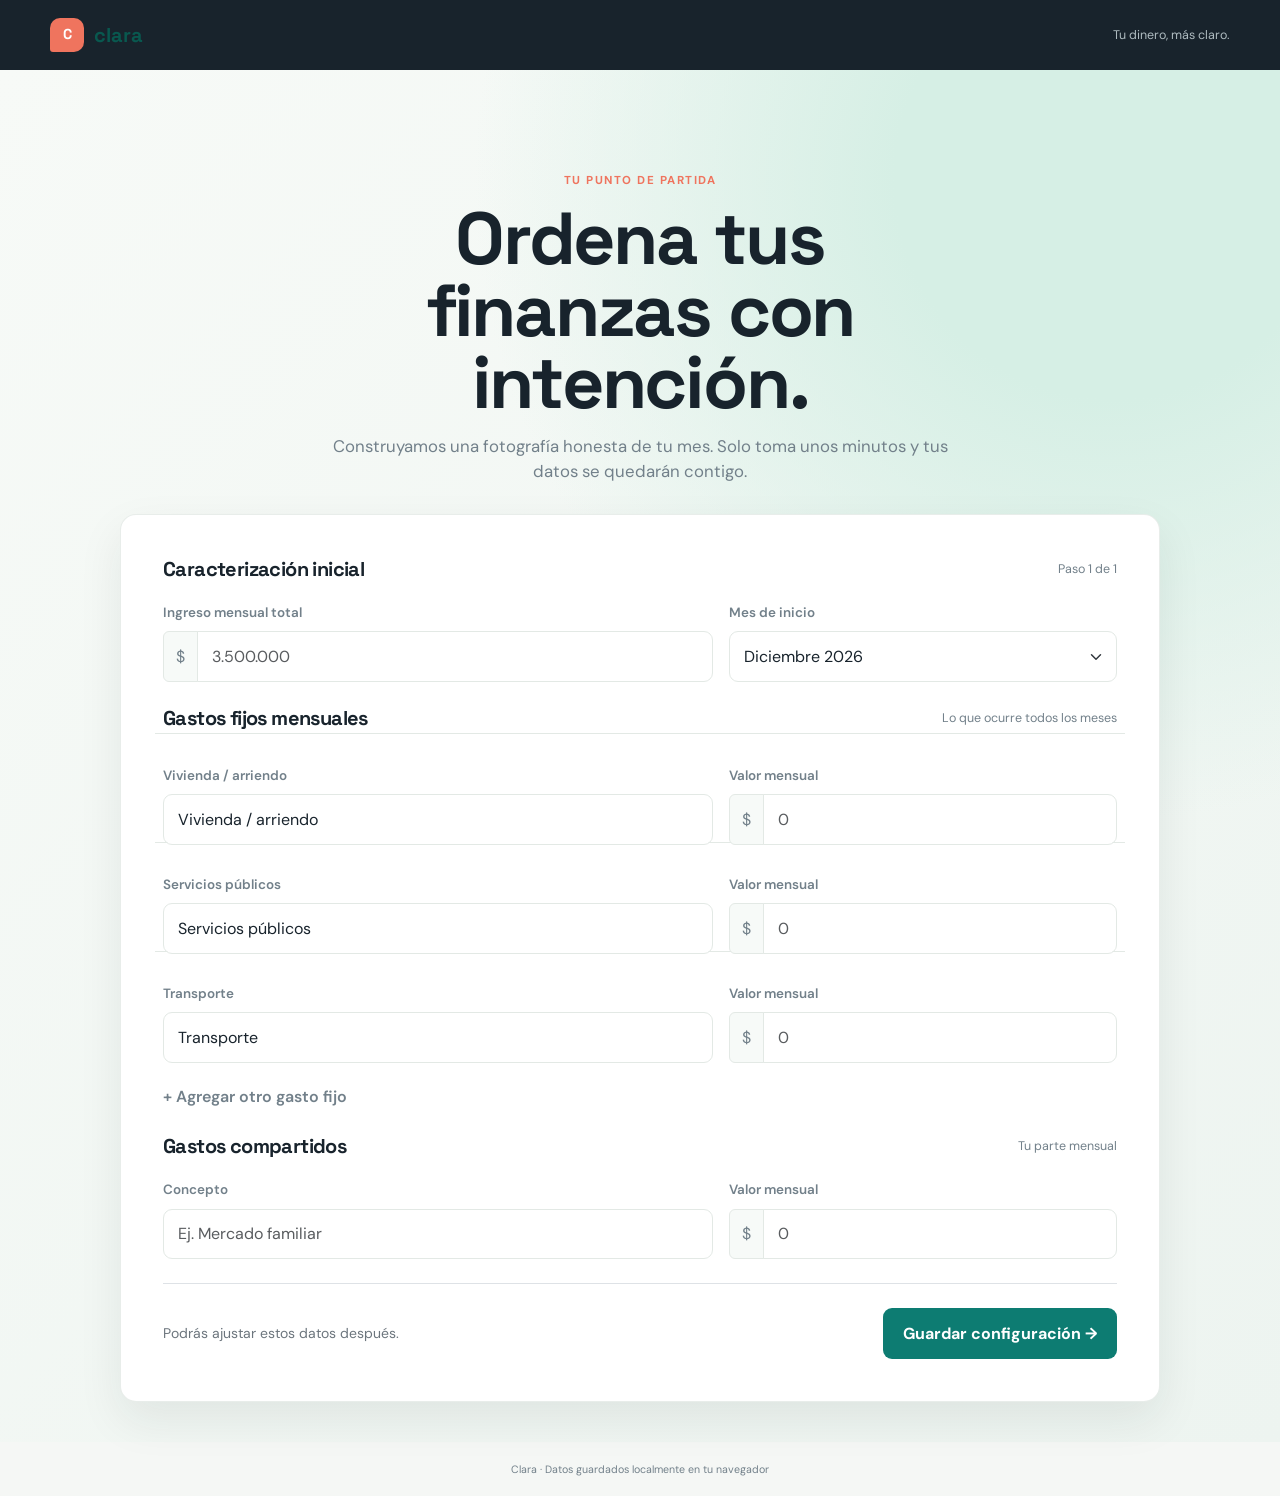
==== index.html @ a78f6ac8 "Modulo de caracterizacion git add README.md git rebase --continue#" ====
<!DOCTYPE html>
<html lang="es">
<head>
  <meta charset="UTF-8">
  <meta name="viewport" content="width=device-width, initial-scale=1.0">
  <meta name="description" content="Gestiona tus finanzas personales con claridad y control.">
  <title>Clara | Finanzas personales</title>
  <link rel="preconnect" href="https://fonts.googleapis.com">
  <link rel="preconnect" href="https://fonts.gstatic.com" crossorigin>
  <link href="https://fonts.googleapis.com/css2?family=DM+Sans:wght@400;500;600;700&family=Space+Grotesk:wght@500;600;700&display=swap" rel="stylesheet">
  <link href="https://cdn.jsdelivr.net/npm/bootstrap@5.3.3/dist/css/bootstrap.min.css" rel="stylesheet">
  <link rel="stylesheet" href="styles.css">
</head>
<body>
  <header class="app-header">
    <div class="nav-inner">
      <a class="brand" href="#"><span class="brand-mark">C</span> clara</a>
      <div class="d-flex align-items-center gap-3">
        <span class="nav-subtitle">Tu dinero, más claro.</span>
        <button id="reset-app" class="btn-reset d-none" type="button">Resetear / Reconfigurar</button>
      </div>
    </div>
  </header>

  <main class="app-main">
    <section id="wizard-section" class="setup-page d-none">
      <div class="setup-wrap">
        <div class="setup-intro">
          <div class="eyebrow">Tu punto de partida</div>
          <h1>Ordena tus finanzas con intención.</h1>
          <p>Construyamos una fotografía honesta de tu mes. Solo toma unos minutos y tus datos se quedarán contigo.</p>
        </div>
        <form id="setup-form" class="setup-card" novalidate>
          <div class="section-title"><h2>Caracterización inicial</h2><span>Paso 1 de 1</span></div>
          <div class="row g-3 mb-4">
            <div class="col-md-7"><label class="form-label" for="income">Ingreso mensual total</label><div class="input-group"><span class="input-group-text">$</span><input id="income" class="form-control" type="number" min="0" step="1000" placeholder="3.500.000"></div></div>
            <div class="col-md-5"><label class="form-label" for="month">Mes de inicio</label><select id="month" class="form-select"></select></div>
          </div>
          <div class="section-title"><h2>Gastos fijos mensuales</h2><span>Lo que ocurre todos los meses</span></div>
          <div id="fixed-expenses"></div>
          <button type="button" id="add-fixed" class="btn-quiet px-0 mt-2">+ Agregar otro gasto fijo</button>
          <div class="section-title mt-4"><h2>Gastos compartidos</h2><span>Tu parte mensual</span></div>
          <div class="row g-3 align-items-end">
            <div class="col-sm-7"><label class="form-label" for="shared-name">Concepto</label><input id="shared-name" class="form-control" placeholder="Ej. Mercado familiar"></div>
            <div class="col-sm-5"><label class="form-label" for="shared-amount">Valor mensual</label><div class="input-group"><span class="input-group-text">$</span><input id="shared-amount" class="form-control" type="number" min="0" step="1000" placeholder="0"></div></div>
          </div>
          <div class="d-flex flex-column flex-sm-row justify-content-between align-items-sm-center gap-3 mt-4 pt-4 border-top">
            <small class="text-secondary">Podrás ajustar estos datos después.</small><button class="btn btn-primary-custom" type="submit">Guardar configuración <span aria-hidden="true">→</span></button>
          </div>
        </form>
      </div>
    </section>

    <section id="dashboard-section" class="dashboard d-none">
      <div class="dashboard-heading"><div><div class="eyebrow">Resumen mensual</div><h1>Hola, aquí está tu claridad.</h1><p id="dashboard-month"></p></div></div>
      <section class="row g-3 mb-4" id="summary-cards">
        <div class="col-sm-6 col-xl-3"><div class="summary-card accent"><div class="summary-label">Saldo disponible</div><div id="summary-available" class="summary-value"></div><div class="summary-foot">Después de tus compromisos</div></div></div>
        <div class="col-sm-6 col-xl-3"><div class="summary-card"><div class="summary-label">Ingreso mensual</div><div id="summary-income" class="summary-value"></div><div class="summary-foot">Tu base de este mes</div></div></div>
        <div class="col-sm-6 col-xl-3"><div class="summary-card"><div class="summary-label">Gastos fijos</div><div id="summary-fixed" class="summary-value"></div><div id="summary-fixed-foot" class="summary-foot"></div></div></div>
        <div class="col-sm-6 col-xl-3"><div class="summary-card"><div class="summary-label">Gastos diarios</div><div id="summary-daily" class="summary-value"></div><div id="summary-daily-foot" class="summary-foot"></div></div></div>
      </section>

      <div class="row g-4">
        <div class="col-lg-7"><section class="content-card"><div class="card-header-row"><h2>Registrar gasto diario</h2><span id="dashboard-month-badge" class="month-badge"></span></div>
          <form id="daily-form" class="daily-form" novalidate><div class="row g-3 align-items-end"><div class="col-sm-5"><label class="form-label" for="daily-name">¿En qué gastaste?</label><input id="daily-name" class="form-control" placeholder="Ej. Café y almuerzo"></div><div class="col-sm-4"><label class="form-label" for="daily-category">Categoría</label><select id="daily-category" class="form-select"><option>Alimentación</option><option>Transporte</option><option>Hogar</option><option>Ocio</option><option>Salud</option><option>Otro</option></select></div><div class="col-sm-3"><label class="form-label" for="daily-amount">Valor</label><div class="input-group"><span class="input-group-text">$</span><input id="daily-amount" class="form-control" type="number" min="1" step="1"></div></div></div><button class="btn btn-primary-custom mt-3" type="submit">Registrar gasto</button></form>
          <div class="card-header-row mt-4 mb-0"><h2>Movimientos recientes</h2><span id="daily-count" class="text-secondary small"></span></div><ul id="expense-list" class="expense-list"></ul>
        </section></div>
        <div class="col-lg-5"><section class="content-card mb-4"><div class="card-header-row"><h2>Panorama del mes</h2><span id="used-badge" class="month-badge"></span></div><div class="progress mb-3"><div id="used-progress" class="progress-bar"></div></div><div class="d-flex justify-content-between small text-secondary"><span>Comprometido</span><strong id="committed-total"></strong></div><hr><div class="d-flex justify-content-between py-1"><span class="text-secondary">Fijos</span><strong id="panorama-fixed"></strong></div><div class="d-flex justify-content-between py-1"><span class="text-secondary">Compartidos</span><strong id="panorama-shared"></strong></div><div class="d-flex justify-content-between py-1"><span class="text-secondary">Diarios</span><strong id="panorama-daily"></strong></div></section>
          <section class="content-card"><div class="card-header-row"><h2>Tu caracterización</h2><button id="edit-config" class="btn-quiet p-0">Editar</button></div><p class="small text-secondary mb-1">Ingreso base</p><p id="characterization-income" class="fs-5 fw-bold mb-3"></p><p class="small text-secondary mb-1">Gastos fijos y compartidos</p><p id="characterization-committed" class="fs-5 fw-bold mb-0"></p></section></div>
      </div>
    </section>
  </main>

  <footer class="app-footer"><small>Clara · Datos guardados localmente en tu navegador</small></footer>
  <div id="toast" class="toast-message" role="status" aria-live="polite"></div>
  <template id="fixed-expense-template"><div class="row g-3 align-items-end expense-row" data-expense-row><div class="col-sm-7"><label class="form-label fixed-label"></label><input class="form-control fixed-name"></div><div class="col-sm-5"><label class="form-label">Valor mensual</label><div class="input-group"><span class="input-group-text">$</span><input class="form-control fixed-amount" type="number" min="0" step="1000" placeholder="0"></div></div></div></template>
  <script src="storage.js"></script>
  <script src="wizard.js"></script>
  <script src="dashboard.js"></script>
  <script src="app.js"></script>
</body>
</html>
---- styles.css ----
:root {
  --ink: #18232c;
  --muted: #72808a;
  --paper: #f5f7f5;
  --card: #ffffff;
  --line: #e3e9e5;
  --teal: #0d7c72;
  --teal-dark: #09584f;
  --mint: #dff3e9;
  --coral: #ef745e;
  --coral-soft: #fff0eb;
  --yellow: #f8c95c;
  --shadow: 0 18px 45px rgba(24, 35, 44, .08);
}

* { box-sizing: border-box; }
body {
  margin: 0;
  color: var(--ink);
  background: var(--paper);
  font-family: "DM Sans", sans-serif;
}
.app-shell { min-height: 100vh; }
.app-header { color: white; background: var(--ink); }
.app-main { min-height: calc(100vh - 116px); }
.app-footer { padding: 18px 20px; color: var(--muted); text-align: center; font-size: .76rem; }
.setup-page {
  min-height: 100vh;
  display: grid;
  place-items: center;
  padding: 40px 20px;
  background: radial-gradient(circle at 87% 8%, #d6efe5 0 13%, transparent 38%), linear-gradient(135deg, #f7faf7, #edf4f0);
}
.setup-wrap { width: min(100%, 1040px); }
.brand { display: inline-flex; align-items: center; gap: 10px; color: var(--teal-dark); font-family: "Space Grotesk", sans-serif; font-size: 1.25rem; font-weight: 700; text-decoration: none; }
.brand-mark { display: grid; place-items: center; width: 34px; height: 34px; border-radius: 10px 10px 10px 3px; color: white; background: var(--coral); font-size: .9rem; }
.setup-intro { max-width: 660px; margin: 62px auto 30px; text-align: center; }
.eyebrow { color: var(--coral); text-transform: uppercase; letter-spacing: .13em; font-size: .72rem; font-weight: 700; }
h1, h2, h3, .navbar-brand { font-family: "Space Grotesk", sans-serif; font-weight: 700; letter-spacing: -.03em; }
.setup-intro h1 { margin: 14px 0; font-size: clamp(2.4rem, 6vw, 4.6rem); line-height: .98; }
.setup-intro p { color: var(--muted); font-size: 1.05rem; }
.setup-card, .content-card { background: var(--card); border: 1px solid rgba(227, 233, 229, .8); border-radius: 16px; box-shadow: var(--shadow); }
.setup-card { padding: clamp(22px, 4vw, 42px); }
.section-title { display: flex; justify-content: space-between; align-items: center; gap: 12px; margin-bottom: 19px; }
.section-title h2 { margin: 0; font-size: 1.25rem; }
.section-title span { color: var(--muted); font-size: .78rem; }
.form-label { color: var(--muted); font-size: .84rem; font-weight: 600; }
.form-control, .form-select { border: 1px solid var(--line); border-radius: 9px; padding: .78rem .9rem; color: var(--ink); }
.form-control:focus, .form-select:focus { border-color: var(--teal); box-shadow: 0 0 0 .2rem rgba(13,124,114,.12); }
.input-group-text { border-color: var(--line); background: #f7faf8; color: var(--muted); }
.expense-row { padding: 13px 0; border-top: 1px solid var(--line); }
.btn-primary-custom { border: 0; border-radius: 9px; padding: .82rem 1.25rem; color: white; background: var(--teal); font-weight: 700; }
.btn-primary-custom:hover { background: var(--teal-dark); color: white; }
.btn-quiet { border: 0; color: var(--muted); background: transparent; font-weight: 600; }
.btn-quiet:hover { color: var(--coral); }
.app-nav { background: var(--ink); color: white; }
.nav-inner { width: min(100% - 40px, 1180px); margin: auto; display: flex; justify-content: space-between; align-items: center; padding: 18px 0; }
.app-nav .brand { color: white; }
.nav-subtitle { color: #aebbc0; font-size: .78rem; }
.dashboard { width: min(100% - 40px, 1180px); margin: 0 auto; padding: 50px 0 70px; }
.dashboard-heading { display: flex; justify-content: space-between; align-items: end; gap: 20px; margin-bottom: 32px; }
.dashboard-heading h1 { margin: 4px 0 8px; font-size: clamp(2rem, 4vw, 3.15rem); }
.dashboard-heading p { margin: 0; color: var(--muted); }
.btn-reset { border: 1px solid #4a5960; border-radius: 8px; padding: .62rem 1rem; color: #dce5e2; background: transparent; font-size: .85rem; font-weight: 600; }
.btn-reset:hover { border-color: var(--coral); color: white; }
.summary-card { min-height: 148px; padding: 22px; border-radius: 12px; border: 1px solid var(--line); background: white; }
.summary-card.accent { color: white; background: var(--teal); border-color: var(--teal); }
.summary-label { color: var(--muted); font-size: .8rem; font-weight: 600; }
.accent .summary-label { color: #b7e0d7; }
.summary-value { margin-top: 18px; font-family: "Space Grotesk", sans-serif; font-size: 1.8rem; font-weight: 700; }
.summary-foot { margin-top: 7px; color: var(--muted); font-size: .76rem; }
.accent .summary-foot { color: #d5efe9; }
.content-card { padding: 25px; box-shadow: none; }
.content-card h2 { margin: 0; font-size: 1.2rem; }
.card-header-row { display: flex; justify-content: space-between; align-items: center; margin-bottom: 22px; }
.month-badge { padding: 5px 9px; border-radius: 6px; color: var(--teal-dark); background: var(--mint); font-size: .75rem; font-weight: 700; }
.progress { height: 8px; background: #edf1ef; }
.progress-bar { background: var(--teal); }
.daily-form { padding: 18px; border-radius: 10px; background: #f7faf8; }
.expense-list { margin: 16px 0 0; padding: 0; list-style: none; }
.expense-item { display: flex; justify-content: space-between; align-items: center; gap: 14px; padding: 14px 0; border-bottom: 1px solid var(--line); }
.expense-item:last-child { border-bottom: 0; }
.expense-name { font-weight: 600; }
.expense-meta { color: var(--muted); font-size: .76rem; }
.expense-amount { color: var(--coral); font-weight: 700; white-space: nowrap; }
.empty-state { padding: 28px 12px; color: var(--muted); text-align: center; font-size: .9rem; }
.toast-message { position: fixed; right: 22px; bottom: 22px; z-index: 5; max-width: 320px; padding: 13px 17px; border-radius: 9px; color: white; background: var(--ink); box-shadow: var(--shadow); opacity: 0; transform: translateY(12px); transition: .25s ease; pointer-events: none; }
.toast-message.visible { opacity: 1; transform: translateY(0); }
@media (max-width: 700px) {
  .setup-intro { margin-top: 42px; }
  .dashboard { width: min(100% - 28px, 1180px); padding-top: 32px; }
  .nav-inner { width: min(100% - 28px, 1180px); }
  .dashboard-heading { align-items: start; flex-direction: column; }
  .nav-subtitle { display: none; }
}
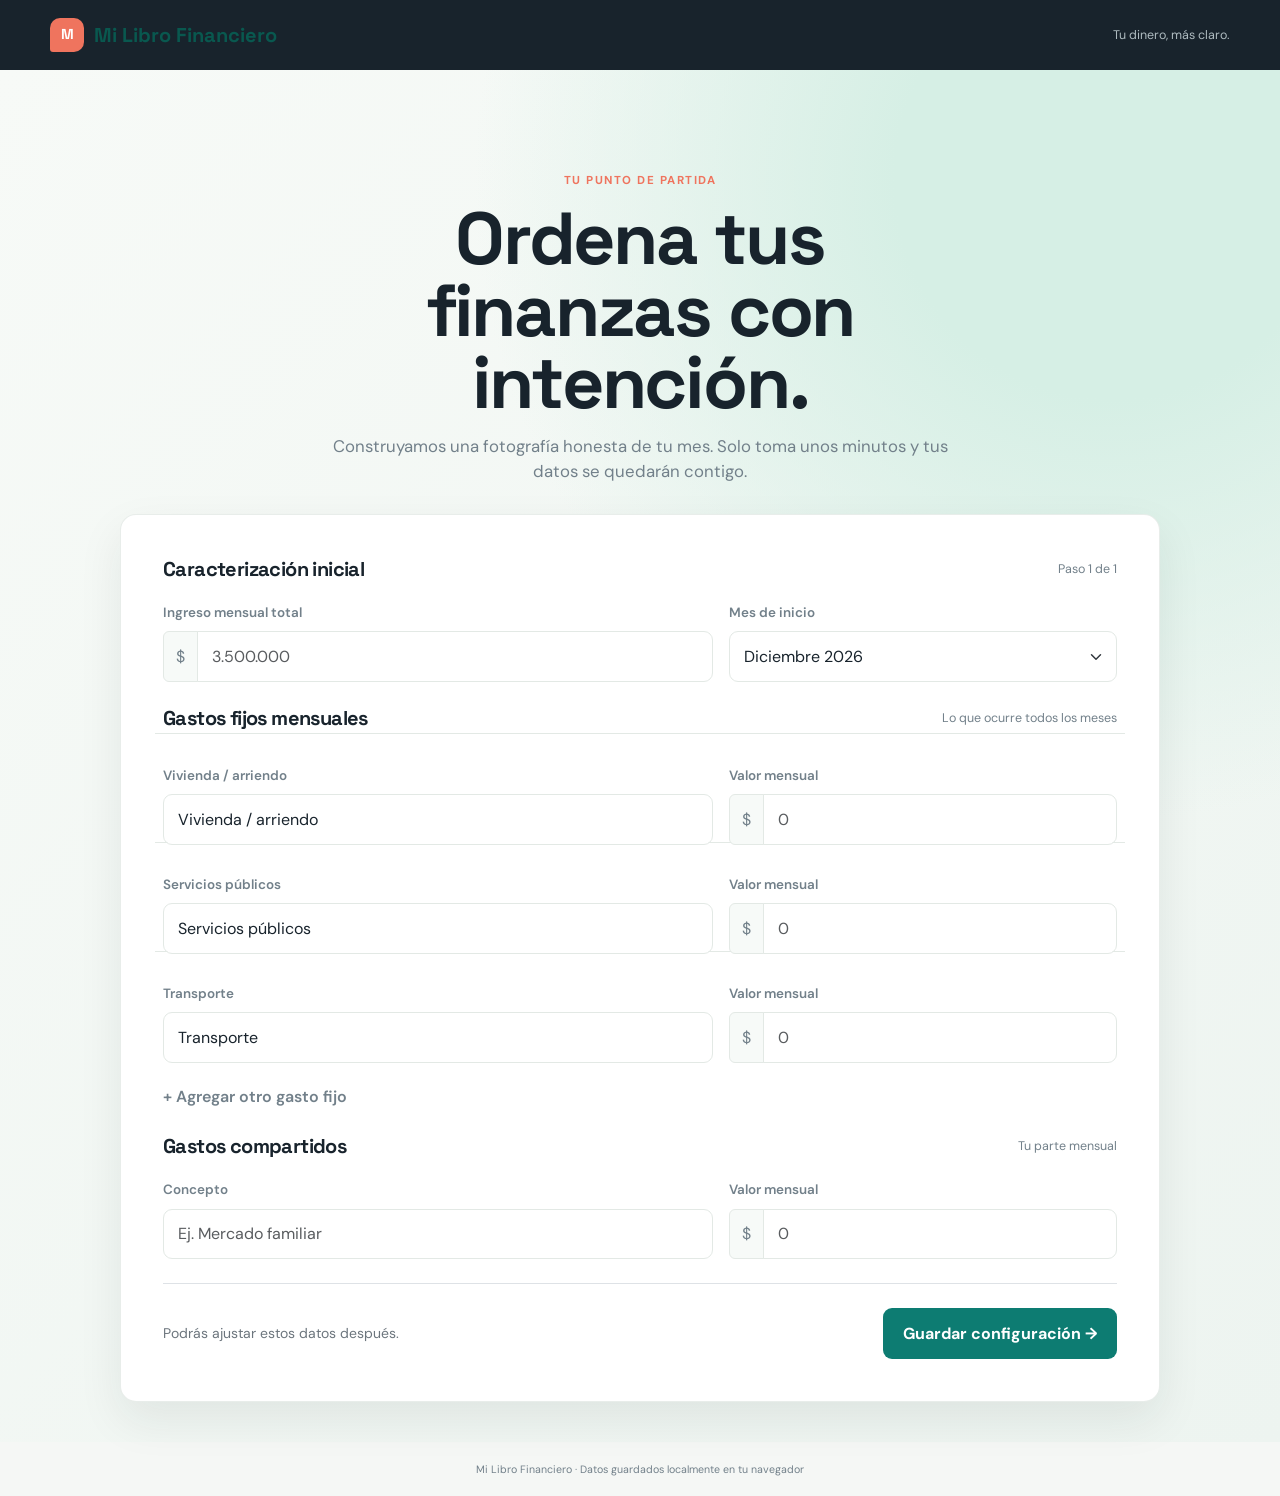
==== commit 9ab2d918: "Perssitencia con localstorage y despliegue" ====
--- a/index.html
+++ b/index.html
@@ -3,80 +3,11 @@
 <head>
   <meta charset="UTF-8">
   <meta name="viewport" content="width=device-width, initial-scale=1.0">
-  <meta name="description" content="Gestiona tus finanzas personales con claridad y control.">
-  <title>Clara | Finanzas personales</title>
-  <link rel="preconnect" href="https://fonts.googleapis.com">
-  <link rel="preconnect" href="https://fonts.gstatic.com" crossorigin>
-  <link href="https://fonts.googleapis.com/css2?family=DM+Sans:wght@400;500;600;700&family=Space+Grotesk:wght@500;600;700&display=swap" rel="stylesheet">
-  <link href="https://cdn.jsdelivr.net/npm/bootstrap@5.3.3/dist/css/bootstrap.min.css" rel="stylesheet">
-  <link rel="stylesheet" href="styles.css">
+  <meta http-equiv="refresh" content="0; url=css/index.html">
+  <title>Mi Libro Financiero | Finanzas personales</title>
 </head>
 <body>
-  <header class="app-header">
-    <div class="nav-inner">
-      <a class="brand" href="#"><span class="brand-mark">C</span> clara</a>
-      <div class="d-flex align-items-center gap-3">
-        <span class="nav-subtitle">Tu dinero, más claro.</span>
-        <button id="reset-app" class="btn-reset d-none" type="button">Resetear / Reconfigurar</button>
-      </div>
-    </div>
-  </header>
-
-  <main class="app-main">
-    <section id="wizard-section" class="setup-page d-none">
-      <div class="setup-wrap">
-        <div class="setup-intro">
-          <div class="eyebrow">Tu punto de partida</div>
-          <h1>Ordena tus finanzas con intención.</h1>
-          <p>Construyamos una fotografía honesta de tu mes. Solo toma unos minutos y tus datos se quedarán contigo.</p>
-        </div>
-        <form id="setup-form" class="setup-card" novalidate>
-          <div class="section-title"><h2>Caracterización inicial</h2><span>Paso 1 de 1</span></div>
-          <div class="row g-3 mb-4">
-            <div class="col-md-7"><label class="form-label" for="income">Ingreso mensual total</label><div class="input-group"><span class="input-group-text">$</span><input id="income" class="form-control" type="number" min="0" step="1000" placeholder="3.500.000"></div></div>
-            <div class="col-md-5"><label class="form-label" for="month">Mes de inicio</label><select id="month" class="form-select"></select></div>
-          </div>
-          <div class="section-title"><h2>Gastos fijos mensuales</h2><span>Lo que ocurre todos los meses</span></div>
-          <div id="fixed-expenses"></div>
-          <button type="button" id="add-fixed" class="btn-quiet px-0 mt-2">+ Agregar otro gasto fijo</button>
-          <div class="section-title mt-4"><h2>Gastos compartidos</h2><span>Tu parte mensual</span></div>
-          <div class="row g-3 align-items-end">
-            <div class="col-sm-7"><label class="form-label" for="shared-name">Concepto</label><input id="shared-name" class="form-control" placeholder="Ej. Mercado familiar"></div>
-            <div class="col-sm-5"><label class="form-label" for="shared-amount">Valor mensual</label><div class="input-group"><span class="input-group-text">$</span><input id="shared-amount" class="form-control" type="number" min="0" step="1000" placeholder="0"></div></div>
-          </div>
-          <div class="d-flex flex-column flex-sm-row justify-content-between align-items-sm-center gap-3 mt-4 pt-4 border-top">
-            <small class="text-secondary">Podrás ajustar estos datos después.</small><button class="btn btn-primary-custom" type="submit">Guardar configuración <span aria-hidden="true">→</span></button>
-          </div>
-        </form>
-      </div>
-    </section>
-
-    <section id="dashboard-section" class="dashboard d-none">
-      <div class="dashboard-heading"><div><div class="eyebrow">Resumen mensual</div><h1>Hola, aquí está tu claridad.</h1><p id="dashboard-month"></p></div></div>
-      <section class="row g-3 mb-4" id="summary-cards">
-        <div class="col-sm-6 col-xl-3"><div class="summary-card accent"><div class="summary-label">Saldo disponible</div><div id="summary-available" class="summary-value"></div><div class="summary-foot">Después de tus compromisos</div></div></div>
-        <div class="col-sm-6 col-xl-3"><div class="summary-card"><div class="summary-label">Ingreso mensual</div><div id="summary-income" class="summary-value"></div><div class="summary-foot">Tu base de este mes</div></div></div>
-        <div class="col-sm-6 col-xl-3"><div class="summary-card"><div class="summary-label">Gastos fijos</div><div id="summary-fixed" class="summary-value"></div><div id="summary-fixed-foot" class="summary-foot"></div></div></div>
-        <div class="col-sm-6 col-xl-3"><div class="summary-card"><div class="summary-label">Gastos diarios</div><div id="summary-daily" class="summary-value"></div><div id="summary-daily-foot" class="summary-foot"></div></div></div>
-      </section>
-
-      <div class="row g-4">
-        <div class="col-lg-7"><section class="content-card"><div class="card-header-row"><h2>Registrar gasto diario</h2><span id="dashboard-month-badge" class="month-badge"></span></div>
-          <form id="daily-form" class="daily-form" novalidate><div class="row g-3 align-items-end"><div class="col-sm-5"><label class="form-label" for="daily-name">¿En qué gastaste?</label><input id="daily-name" class="form-control" placeholder="Ej. Café y almuerzo"></div><div class="col-sm-4"><label class="form-label" for="daily-category">Categoría</label><select id="daily-category" class="form-select"><option>Alimentación</option><option>Transporte</option><option>Hogar</option><option>Ocio</option><option>Salud</option><option>Otro</option></select></div><div class="col-sm-3"><label class="form-label" for="daily-amount">Valor</label><div class="input-group"><span class="input-group-text">$</span><input id="daily-amount" class="form-control" type="number" min="1" step="1"></div></div></div><button class="btn btn-primary-custom mt-3" type="submit">Registrar gasto</button></form>
-          <div class="card-header-row mt-4 mb-0"><h2>Movimientos recientes</h2><span id="daily-count" class="text-secondary small"></span></div><ul id="expense-list" class="expense-list"></ul>
-        </section></div>
-        <div class="col-lg-5"><section class="content-card mb-4"><div class="card-header-row"><h2>Panorama del mes</h2><span id="used-badge" class="month-badge"></span></div><div class="progress mb-3"><div id="used-progress" class="progress-bar"></div></div><div class="d-flex justify-content-between small text-secondary"><span>Comprometido</span><strong id="committed-total"></strong></div><hr><div class="d-flex justify-content-between py-1"><span class="text-secondary">Fijos</span><strong id="panorama-fixed"></strong></div><div class="d-flex justify-content-between py-1"><span class="text-secondary">Compartidos</span><strong id="panorama-shared"></strong></div><div class="d-flex justify-content-between py-1"><span class="text-secondary">Diarios</span><strong id="panorama-daily"></strong></div></section>
-          <section class="content-card"><div class="card-header-row"><h2>Tu caracterización</h2><button id="edit-config" class="btn-quiet p-0">Editar</button></div><p class="small text-secondary mb-1">Ingreso base</p><p id="characterization-income" class="fs-5 fw-bold mb-3"></p><p class="small text-secondary mb-1">Gastos fijos y compartidos</p><p id="characterization-committed" class="fs-5 fw-bold mb-0"></p></section></div>
-      </div>
-    </section>
-  </main>
-
-  <footer class="app-footer"><small>Clara · Datos guardados localmente en tu navegador</small></footer>
-  <div id="toast" class="toast-message" role="status" aria-live="polite"></div>
-  <template id="fixed-expense-template"><div class="row g-3 align-items-end expense-row" data-expense-row><div class="col-sm-7"><label class="form-label fixed-label"></label><input class="form-control fixed-name"></div><div class="col-sm-5"><label class="form-label">Valor mensual</label><div class="input-group"><span class="input-group-text">$</span><input class="form-control fixed-amount" type="number" min="0" step="1000" placeholder="0"></div></div></div></template>
-  <script src="storage.js"></script>
-  <script src="wizard.js"></script>
-  <script src="dashboard.js"></script>
-  <script src="app.js"></script>
+  <p>Abriendo Mi Libro Financiero...</p>
+  <script>window.location.replace('css/index.html');</script>
 </body>
 </html>
